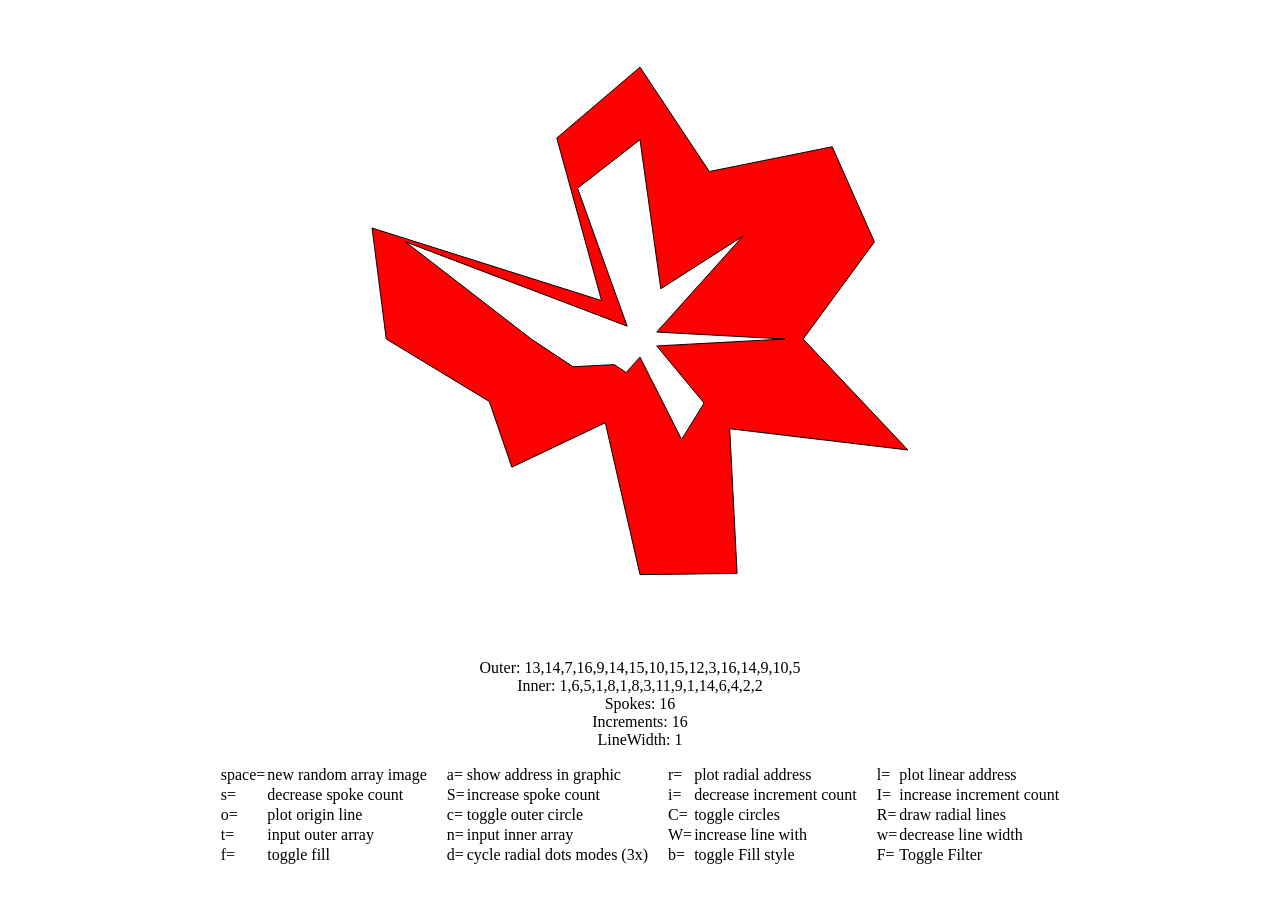
==== addressMaker.html @ 9b4e9c96 "added more instructions for d, F, and b" ====
<!DOCTYPE html>
<html lang="en">
  <head>
    <meta charset="UTF-8">
    <meta name="viewport" content="width=device-width, initial-scale=1.0">
    <link rel="stylesheet" href="style.css">
  </head>
  <body>
    <h1 id="header"></h1>

    <script src="addressMaker.js"></script><br>
	<div style = "text-align:center;">
		<canvas id="canvas" width="600" height="600" style="border:0px solid red;"></canvas>
		<p id="AdressText">Address:</p>
	</div>
<table border="0" style="border-collapse: collapse;" align="center">
    <tr>
        <td style="border: none;">space=</td>
        <td style="border: none;">new random array image</td>
        <td style="border: none;">&nbsp&nbsp&nbsp&nbsp</td>
        <td style="border: none;">a=</td>
        <td style="border: none;">show address in graphic</td>
        <td style="border: none;">&nbsp&nbsp&nbsp&nbsp</td>
        <td style="border: none;">r=</td>
        <td style="border: none;">plot radial address</td>
        <td style="border: none;">&nbsp&nbsp&nbsp&nbsp</td>
        <td style="border: none;">l=</td>
        <td style="border: none;">plot linear address</td>
    </tr>
    <tr>
        <td style="border: none;">s=</td>
        <td style="border: none;">decrease spoke count</td>
        <td style="border: none;">&nbsp&nbsp&nbsp&nbsp</td>
        <td style="border: none;">S=</td>
        <td style="border: none;">increase spoke count</td>
        <td style="border: none;">&nbsp&nbsp&nbsp&nbsp</td>
        <td style="border: none;">i=</td>
        <td style="border: none;">decrease increment count</td>
        <td style="border: none;">&nbsp&nbsp&nbsp&nbsp</td>
        <td style="border: none;">I=</td>
        <td style="border: none;">increase increment count</td>
    </tr>
    <tr>
        <td style="border: none;">o=</td>
        <td style="border: none;">plot origin line</td>
        <td style="border: none;">&nbsp&nbsp&nbsp&nbsp</td>
        <td style="border: none;">c=</td>
        <td style="border: none;">toggle outer circle</td>
        <td style="border: none;">&nbsp&nbsp&nbsp&nbsp</td>
        <td style="border: none;">C=</td>
        <td style="border: none;">toggle circles</td>
        <td style="border: none;">&nbsp&nbsp&nbsp&nbsp</td>
        <td style="border: none;">R=</td>
        <td style="border: none;">draw radial lines</td>
    </tr>
	    <tr>
        <td style="border: none;">t=</td>
        <td style="border: none;">input outer array</td>
        <td style="border: none;">&nbsp&nbsp&nbsp&nbsp</td>
        <td style="border: none;">n=</td>
        <td style="border: none;">input inner array</td>
        <td style="border: none;">&nbsp&nbsp&nbsp&nbsp</td>
        <td style="border: none;">W=</td>
        <td style="border: none;">increase line with</td>
        <td style="border: none;">&nbsp&nbsp&nbsp&nbsp</td>
        <td style="border: none;">w=</td>
        <td style="border: none;">decrease line width</td>
    </tr>
    </tr>
	    <tr>
        <td style="border: none;">f=</td>
        <td style="border: none;">toggle fill</td>
        <td style="border: none;">&nbsp&nbsp&nbsp&nbsp</td>
        <td style="border: none;">d=</td>
        <td style="border: none;">cycle radial dots modes (3x)</td>
		<td style="border: none;">&nbsp&nbsp&nbsp&nbsp</td>
        <td style="border: none;">b= </td>
        <td style="border: none;">toggle Fill style</td>
        <td style="border: none;">&nbsp&nbsp&nbsp&nbsp</td>
        <td style="border: none;">F=</td>
        <td style="border: none;">Toggle Filter</td>
    </tr>	
</table>
  </body>
</html>
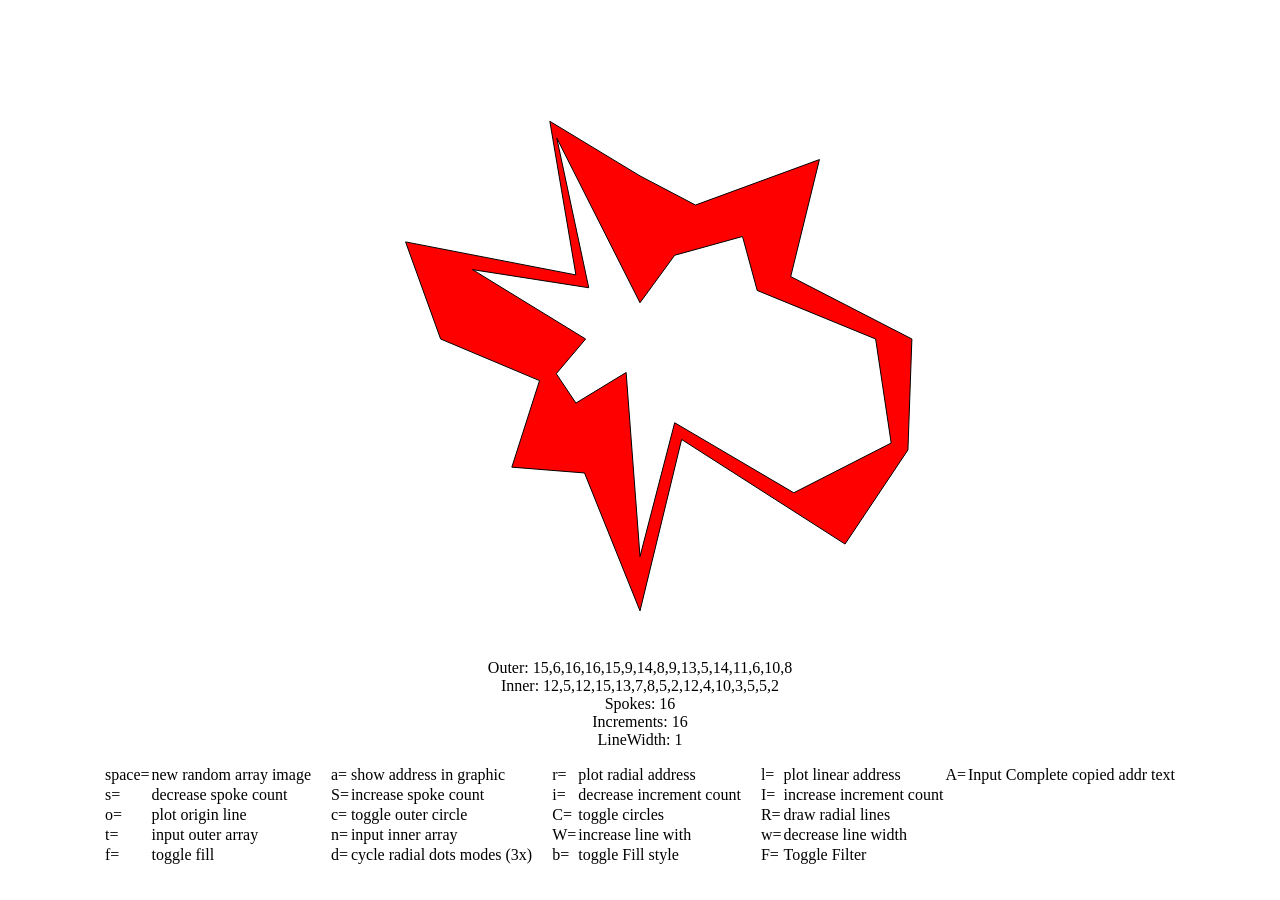
==== commit 17b95257: "Added "A" documentation" ====
--- a/addressMaker.html
+++ b/addressMaker.html
@@ -26,6 +26,8 @@
         <td style="border: none;">&nbsp&nbsp&nbsp&nbsp</td>
         <td style="border: none;">l=</td>
         <td style="border: none;">plot linear address</td>
+		<td style="border: none;">A=</td>
+        <td style="border: none;">Input Complete copied addr text</td>
     </tr>
     <tr>
         <td style="border: none;">s=</td>
@@ -39,6 +41,8 @@
         <td style="border: none;">&nbsp&nbsp&nbsp&nbsp</td>
         <td style="border: none;">I=</td>
         <td style="border: none;">increase increment count</td>
+		<td style="border: none;">  </td>
+        <td style="border: none;">  </td>
     </tr>
     <tr>
         <td style="border: none;">o=</td>
@@ -52,6 +56,8 @@
         <td style="border: none;">&nbsp&nbsp&nbsp&nbsp</td>
         <td style="border: none;">R=</td>
         <td style="border: none;">draw radial lines</td>
+		<td style="border: none;">  </td>
+        <td style="border: none;">  </td>
     </tr>
 	    <tr>
         <td style="border: none;">t=</td>
@@ -65,6 +71,8 @@
         <td style="border: none;">&nbsp&nbsp&nbsp&nbsp</td>
         <td style="border: none;">w=</td>
         <td style="border: none;">decrease line width</td>
+		<td style="border: none;">  </td>
+        <td style="border: none;">  </td>
     </tr>
     </tr>
 	    <tr>
@@ -79,6 +87,8 @@
         <td style="border: none;">&nbsp&nbsp&nbsp&nbsp</td>
         <td style="border: none;">F=</td>
         <td style="border: none;">Toggle Filter</td>
+		<td style="border: none;">  </td>
+        <td style="border: none;">  </td>
     </tr>	
 </table>
   </body>
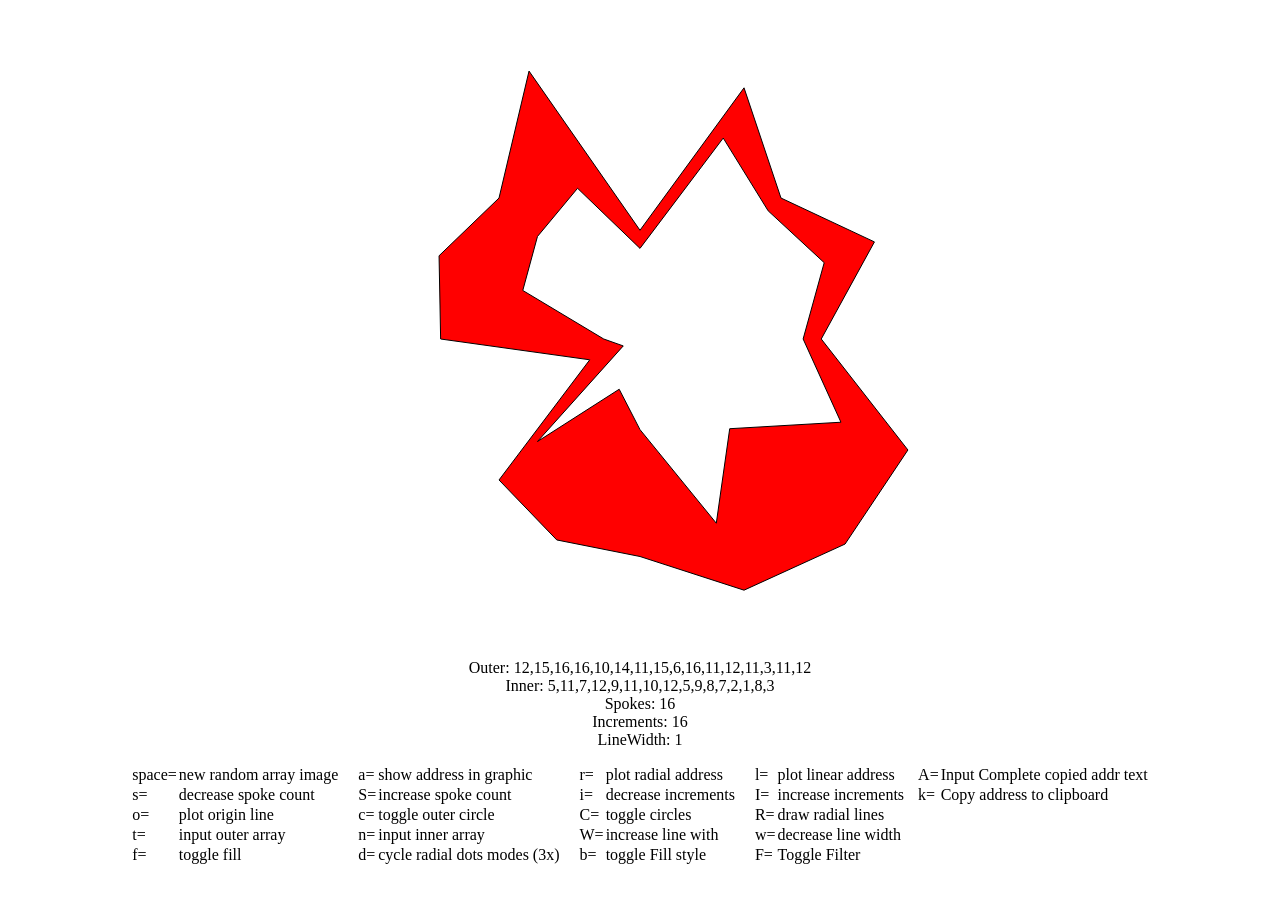
==== commit 92ab8859: "added div for the copy notification and the instructions for "k"" ====
--- a/addressMaker.html
+++ b/addressMaker.html
@@ -13,6 +13,7 @@
 		<canvas id="canvas" width="600" height="600" style="border:0px solid red;"></canvas>
 		<p id="AdressText">Address:</p>
 	</div>
+	<div id="notification" class="hidden">Address copied!</div>
 <table border="0" style="border-collapse: collapse;" align="center">
     <tr>
         <td style="border: none;">space=</td>
@@ -37,12 +38,12 @@
         <td style="border: none;">increase spoke count</td>
         <td style="border: none;">&nbsp&nbsp&nbsp&nbsp</td>
         <td style="border: none;">i=</td>
-        <td style="border: none;">decrease increment count</td>
+        <td style="border: none;">decrease increments</td>
         <td style="border: none;">&nbsp&nbsp&nbsp&nbsp</td>
         <td style="border: none;">I=</td>
-        <td style="border: none;">increase increment count</td>
-		<td style="border: none;">  </td>
-        <td style="border: none;">  </td>
+        <td style="border: none;">increase increments&nbsp&nbsp&nbsp</td>
+		<td style="border: none;">k= </td>
+        <td style="border: none;">Copy address to clipboard</td>
     </tr>
     <tr>
         <td style="border: none;">o=</td>
--- a/style.css
+++ b/style.css
@@ -0,0 +1,16 @@
+#notification {
+  display: flex;
+  justify-content: center;
+  align-items: center;
+  position: fixed;
+  top: 0;
+  left: 50%;
+  transform: translateX(-50%);
+  background-color: #f0f0f0;
+  border: 1px solid #ccc;
+  padding: 10px;
+  border-radius: 5px;
+  opacity: 1;
+  transition: opacity 0.5s ease-in-out;
+  visibility: hidden
+}
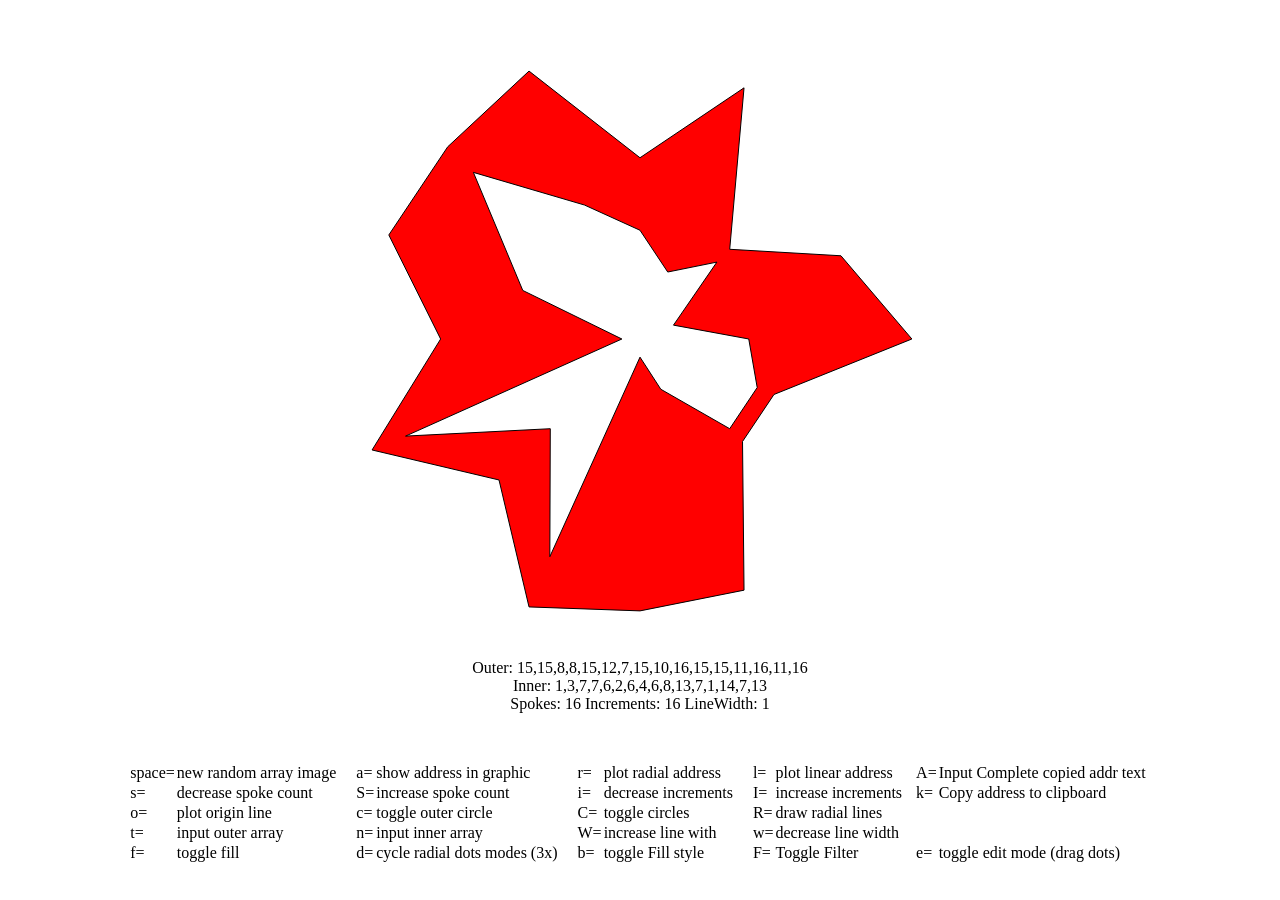
==== commit c2163bbc: "feat: add interactive edit mode (press 'e' to toggle) Edit mode lets the user drag dots on the canva" ====
--- a/addressMaker.html
+++ b/addressMaker.html
@@ -12,6 +12,7 @@
 	<div style = "text-align:center;">
 		<canvas id="canvas" width="600" height="600" style="border:0px solid red;"></canvas>
 		<p id="AdressText">Address:</p>
+		<p id="EditBanner" style="color:blue; font-weight:bold; visibility:hidden;">EDIT MODE — drag blue(outer)/orange(inner) dots, press 'e' to exit</p>
 	</div>
 	<div id="notification" class="hidden">Address copied!</div>
 <table border="0" style="border-collapse: collapse;" align="center">
@@ -88,9 +89,11 @@
         <td style="border: none;">&nbsp&nbsp&nbsp&nbsp</td>
         <td style="border: none;">F=</td>
         <td style="border: none;">Toggle Filter</td>
+		<td style="border: none;">e=</td>
+        <td style="border: none;">toggle edit mode (drag dots)</td>
 		<td style="border: none;">  </td>
         <td style="border: none;">  </td>
-    </tr>	
+    </tr>
 </table>
   </body>
-</html>
+</html>
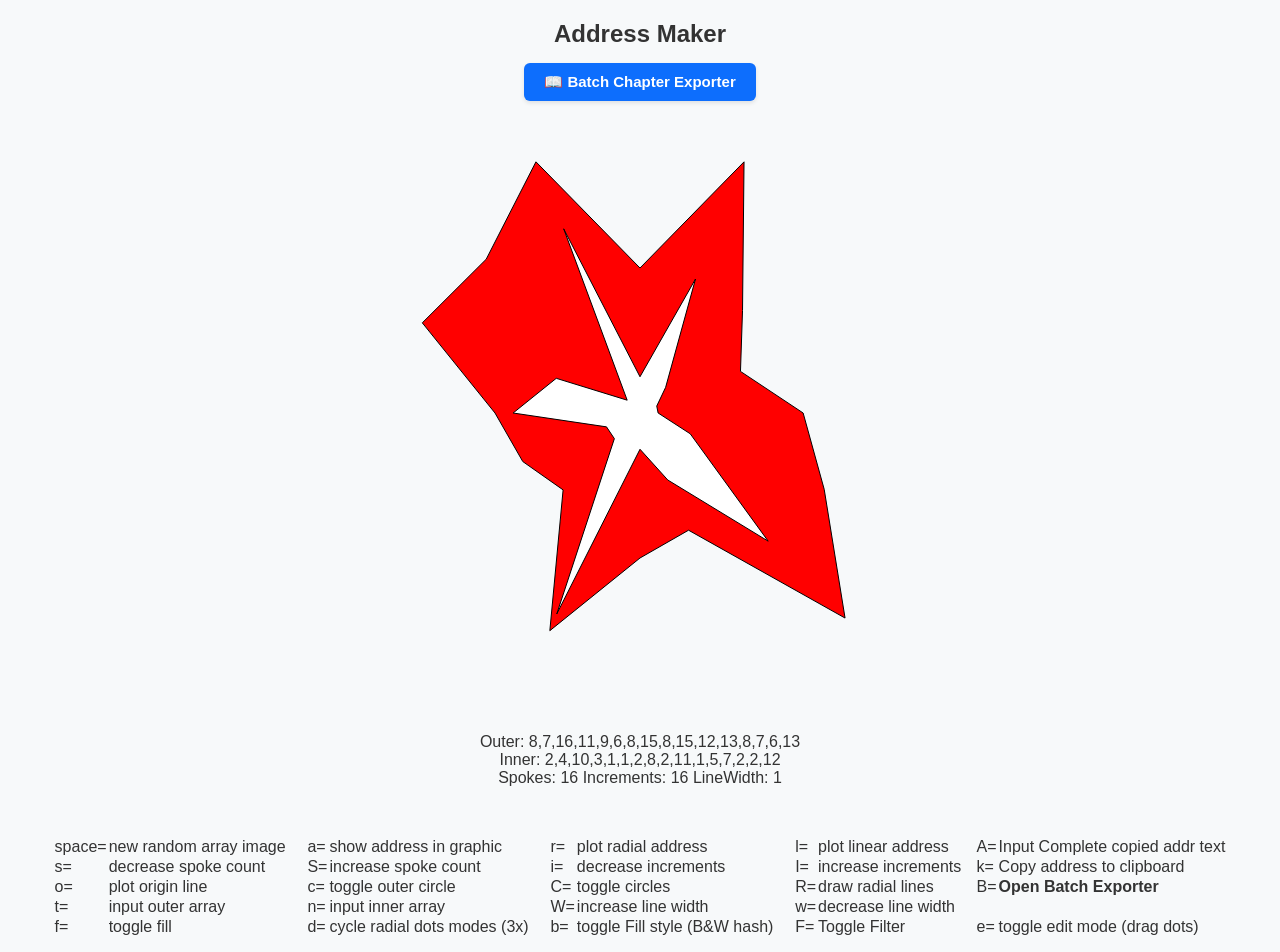
==== commit 3ebf45d5: "Add client-side Batch Chapter Export with book art preset, preview grid, and ZIP download" ====
--- a/addressMaker.html
+++ b/addressMaker.html
@@ -3,97 +3,214 @@
   <head>
     <meta charset="UTF-8">
     <meta name="viewport" content="width=device-width, initial-scale=1.0">
+    <title>Address Maker - Chapter Art Generator</title>
     <link rel="stylesheet" href="style.css">
+    <script src="jszip.min.js"></script>
   </head>
   <body>
-    <h1 id="header"></h1>
-
-    <script src="addressMaker.js"></script><br>
-	<div style = "text-align:center;">
-		<canvas id="canvas" width="600" height="600" style="border:0px solid red;"></canvas>
-		<p id="AdressText">Address:</p>
-		<p id="EditBanner" style="color:blue; font-weight:bold; visibility:hidden;">EDIT MODE — drag blue(outer)/orange(inner) dots, press 'e' to exit</p>
-	</div>
-	<div id="notification" class="hidden">Address copied!</div>
-<table border="0" style="border-collapse: collapse;" align="center">
-    <tr>
+    <h1 id="header">Address Maker</h1>
+
+    <div style="text-align:center; margin-bottom: 12px;">
+      <button id="openBatchBtn" class="primary-btn" onclick="openBatchModal()">
+        📖 Batch Chapter Exporter
+      </button>
+    </div>
+
+    <!-- Active Batch Sync Banner (visible when editing a chapter in main canvas) -->
+    <div id="BatchEditBanner" class="batch-sync-banner hidden">
+      <span id="BatchEditMsg">Editing Chapter 1</span>
+      <button class="small-btn save-btn" onclick="saveBatchEditToChapter()">💾 Save Changes to Batch</button>
+      <button class="small-btn" onclick="openBatchModal()">🔙 Return to Batch List</button>
+    </div>
+
+    <div style="text-align:center;">
+      <canvas id="canvas" width="600" height="600" style="border:0px solid red;"></canvas>
+      <p id="AdressText">Address:</p>
+      <p id="EditBanner" style="color:blue; font-weight:bold; visibility:hidden;">EDIT MODE — drag blue(outer)/orange(inner) dots, press 'e' to exit</p>
+    </div>
+
+    <div id="notification" class="hidden">Address copied!</div>
+
+    <table border="0" style="border-collapse: collapse;" align="center">
+      <tr>
         <td style="border: none;">space=</td>
         <td style="border: none;">new random array image</td>
-        <td style="border: none;">&nbsp&nbsp&nbsp&nbsp</td>
+        <td style="border: none;">&nbsp;&nbsp;&nbsp;&nbsp;</td>
         <td style="border: none;">a=</td>
         <td style="border: none;">show address in graphic</td>
-        <td style="border: none;">&nbsp&nbsp&nbsp&nbsp</td>
+        <td style="border: none;">&nbsp;&nbsp;&nbsp;&nbsp;</td>
         <td style="border: none;">r=</td>
         <td style="border: none;">plot radial address</td>
-        <td style="border: none;">&nbsp&nbsp&nbsp&nbsp</td>
+        <td style="border: none;">&nbsp;&nbsp;&nbsp;&nbsp;</td>
         <td style="border: none;">l=</td>
         <td style="border: none;">plot linear address</td>
-		<td style="border: none;">A=</td>
+        <td style="border: none;">A=</td>
         <td style="border: none;">Input Complete copied addr text</td>
-    </tr>
-    <tr>
+      </tr>
+      <tr>
         <td style="border: none;">s=</td>
         <td style="border: none;">decrease spoke count</td>
-        <td style="border: none;">&nbsp&nbsp&nbsp&nbsp</td>
+        <td style="border: none;">&nbsp;&nbsp;&nbsp;&nbsp;</td>
         <td style="border: none;">S=</td>
         <td style="border: none;">increase spoke count</td>
-        <td style="border: none;">&nbsp&nbsp&nbsp&nbsp</td>
+        <td style="border: none;">&nbsp;&nbsp;&nbsp;&nbsp;</td>
         <td style="border: none;">i=</td>
         <td style="border: none;">decrease increments</td>
-        <td style="border: none;">&nbsp&nbsp&nbsp&nbsp</td>
+        <td style="border: none;">&nbsp;&nbsp;&nbsp;&nbsp;</td>
         <td style="border: none;">I=</td>
-        <td style="border: none;">increase increments&nbsp&nbsp&nbsp</td>
-		<td style="border: none;">k= </td>
+        <td style="border: none;">increase increments&nbsp;&nbsp;&nbsp;</td>
+        <td style="border: none;">k= </td>
         <td style="border: none;">Copy address to clipboard</td>
-    </tr>
-    <tr>
+      </tr>
+      <tr>
         <td style="border: none;">o=</td>
         <td style="border: none;">plot origin line</td>
-        <td style="border: none;">&nbsp&nbsp&nbsp&nbsp</td>
+        <td style="border: none;">&nbsp;&nbsp;&nbsp;&nbsp;</td>
         <td style="border: none;">c=</td>
         <td style="border: none;">toggle outer circle</td>
-        <td style="border: none;">&nbsp&nbsp&nbsp&nbsp</td>
+        <td style="border: none;">&nbsp;&nbsp;&nbsp;&nbsp;</td>
         <td style="border: none;">C=</td>
         <td style="border: none;">toggle circles</td>
-        <td style="border: none;">&nbsp&nbsp&nbsp&nbsp</td>
+        <td style="border: none;">&nbsp;&nbsp;&nbsp;&nbsp;</td>
         <td style="border: none;">R=</td>
         <td style="border: none;">draw radial lines</td>
-		<td style="border: none;">  </td>
-        <td style="border: none;">  </td>
-    </tr>
-	    <tr>
+        <td style="border: none;">B=</td>
+        <td style="border: none;"><strong>Open Batch Exporter</strong></td>
+      </tr>
+      <tr>
         <td style="border: none;">t=</td>
         <td style="border: none;">input outer array</td>
-        <td style="border: none;">&nbsp&nbsp&nbsp&nbsp</td>
+        <td style="border: none;">&nbsp;&nbsp;&nbsp;&nbsp;</td>
         <td style="border: none;">n=</td>
         <td style="border: none;">input inner array</td>
-        <td style="border: none;">&nbsp&nbsp&nbsp&nbsp</td>
+        <td style="border: none;">&nbsp;&nbsp;&nbsp;&nbsp;</td>
         <td style="border: none;">W=</td>
-        <td style="border: none;">increase line with</td>
-        <td style="border: none;">&nbsp&nbsp&nbsp&nbsp</td>
+        <td style="border: none;">increase line width</td>
+        <td style="border: none;">&nbsp;&nbsp;&nbsp;&nbsp;</td>
         <td style="border: none;">w=</td>
         <td style="border: none;">decrease line width</td>
-		<td style="border: none;">  </td>
-        <td style="border: none;">  </td>
-    </tr>
-    </tr>
-	    <tr>
+        <td style="border: none;"></td>
+        <td style="border: none;"></td>
+      </tr>
+      <tr>
         <td style="border: none;">f=</td>
         <td style="border: none;">toggle fill</td>
-        <td style="border: none;">&nbsp&nbsp&nbsp&nbsp</td>
+        <td style="border: none;">&nbsp;&nbsp;&nbsp;&nbsp;</td>
         <td style="border: none;">d=</td>
         <td style="border: none;">cycle radial dots modes (3x)</td>
-		<td style="border: none;">&nbsp&nbsp&nbsp&nbsp</td>
+        <td style="border: none;">&nbsp;&nbsp;&nbsp;&nbsp;</td>
         <td style="border: none;">b= </td>
-        <td style="border: none;">toggle Fill style</td>
-        <td style="border: none;">&nbsp&nbsp&nbsp&nbsp</td>
+        <td style="border: none;">toggle Fill style (B&amp;W hash)</td>
+        <td style="border: none;">&nbsp;&nbsp;&nbsp;&nbsp;</td>
         <td style="border: none;">F=</td>
         <td style="border: none;">Toggle Filter</td>
-		<td style="border: none;">e=</td>
+        <td style="border: none;">e=</td>
         <td style="border: none;">toggle edit mode (drag dots)</td>
-		<td style="border: none;">  </td>
-        <td style="border: none;">  </td>
-    </tr>
-</table>
+      </tr>
+    </table>
+
+    <!-- BATCH EXPORT MODAL -->
+    <div id="batchModal" class="modal-backdrop hidden">
+      <div class="modal-container">
+        <div class="modal-header">
+          <h2>📖 Batch Chapter Art Exporter</h2>
+          <button class="close-modal-btn" onclick="closeBatchModal()">&times;</button>
+        </div>
+
+        <div class="modal-body">
+          <div class="batch-input-section">
+            <label for="batchAddressesText" class="section-label">
+              <strong>Paste Google Sheet Address Column / List</strong>
+              <span class="sublabel">(One row per chapter, e.g. Outer: ... Inner: ...)</span>
+            </label>
+            <textarea id="batchAddressesText" rows="6" placeholder="Paste Column F or addresses here...
+Example:
+Outer: 9,10,12,15,14,2,16,3,9,3,15,8,5,15,16,5 Inner: 1,8,4,12,6,1,8,2,7,2,7,3,3,4,1,2
+Outer: 10,14,16,15,12,14,15,11,10,14,12,14,15,16,12,15 Inner: 6,10,3,9,8,1,4,8,4,3,2,6,1,7,4,9"></textarea>
+            
+            <div class="batch-controls-row">
+              <button class="primary-btn" onclick="parseAndPreviewBatch()">✨ Generate Previews</button>
+              <button class="secondary-btn" onclick="loadSampleBatchData()">Load Sample Data</button>
+              <button class="secondary-btn" onclick="clearBatch()">Clear</button>
+              <span id="batchCountBadge" class="badge">0 chapters detected</span>
+            </div>
+          </div>
+
+          <!-- Settings Bar / Preset Options -->
+          <div class="settings-panel">
+            <div class="settings-header">
+              <strong>Render Settings</strong>
+              <label class="preset-toggle">
+                <input type="checkbox" id="usePresetCheck" checked onchange="togglePresetMode()">
+                <span>Use Book Chapter Preset (B&amp;W Hash, LineWidth 5, Outer Intersection Dots)</span>
+              </label>
+            </div>
+            
+            <div id="customSettingsFields" class="settings-fields disabled">
+              <div class="setting-item">
+                <label>Line Width:</label>
+                <input type="number" id="batchLineWidth" value="5" min="1" max="20" onchange="updateBatchSetting()">
+              </div>
+              <div class="setting-item">
+                <label>Style:</label>
+                <select id="batchFillStyle" onchange="updateBatchSetting()">
+                  <option value="bw">B&amp;W Hash Pattern</option>
+                  <option value="color">Red &amp; White Color</option>
+                </select>
+              </div>
+              <div class="setting-item">
+                <label>Radial Dots:</label>
+                <select id="batchRadialDots" onchange="updateBatchSetting()">
+                  <option value="2">2 - Outer Intersections Only</option>
+                  <option value="1">1 - All Spokes</option>
+                  <option value="0">0 - None</option>
+                </select>
+              </div>
+              <div class="setting-item">
+                <label>Outer Circle:</label>
+                <input type="checkbox" id="batchOuterCircle" onchange="updateBatchSetting()">
+              </div>
+              <div class="setting-item">
+                <label>Image Size:</label>
+                <select id="batchResolution" onchange="updateBatchSetting()">
+                  <option value="600">600 &times; 600 px (Standard)</option>
+                  <option value="1200">1200 &times; 1200 px (High-Res Print)</option>
+                  <option value="2400">2400 &times; 2400 px (Ultra-Res)</option>
+                </select>
+              </div>
+              <div class="setting-item">
+                <label>File Prefix:</label>
+                <input type="text" id="batchFilePrefix" value="chapter" style="width: 80px;" onchange="updateBatchSetting()">
+              </div>
+              <div class="setting-item">
+                <label>Start #:</label>
+                <input type="number" id="batchStartNumber" value="1" min="0" style="width: 50px;" onchange="updateBatchSetting()">
+              </div>
+            </div>
+          </div>
+
+          <!-- Download Action Header -->
+          <div class="export-actions-bar">
+            <div>
+              <span id="exportStatusMsg">Ready to generate.</span>
+            </div>
+            <div>
+              <button id="downloadZipBtn" class="success-btn" onclick="downloadAllChaptersZip()" disabled>
+                📦 Download All as ZIP (chapters.zip)
+              </button>
+            </div>
+          </div>
+
+          <!-- Preview Grid -->
+          <div id="batchPreviewGrid" class="preview-grid">
+            <div class="empty-preview-prompt">
+              Paste addresses above and click <strong>Generate Previews</strong> to view all chapter icons.
+            </div>
+          </div>
+        </div>
+      </div>
+    </div>
+
+    <script src="addressMaker.js"></script>
   </body>
 </html>
--- a/style.css
+++ b/style.css
@@ -1,16 +1,350 @@
+body {
+  font-family: -apple-system, BlinkMacSystemFont, "Segoe UI", Roboto, Helvetica, Arial, sans-serif;
+  margin: 0;
+  padding: 15px;
+  background-color: #f7f9fa;
+  color: #333;
+}
+
+#header {
+  text-align: center;
+  margin-top: 5px;
+  margin-bottom: 15px;
+  font-size: 24px;
+}
+
+/* Primary / Secondary Buttons */
+.primary-btn {
+  background-color: #0d6efd;
+  color: white;
+  border: none;
+  padding: 10px 20px;
+  font-size: 15px;
+  font-weight: 600;
+  border-radius: 6px;
+  cursor: pointer;
+  box-shadow: 0 2px 4px rgba(0,0,0,0.1);
+  transition: all 0.2s ease;
+}
+.primary-btn:hover {
+  background-color: #0b5ed7;
+  transform: translateY(-1px);
+}
+
+.secondary-btn {
+  background-color: #e9ecef;
+  color: #495057;
+  border: 1px solid #ced4da;
+  padding: 8px 16px;
+  font-size: 14px;
+  border-radius: 6px;
+  cursor: pointer;
+  transition: background-color 0.2s;
+}
+.secondary-btn:hover {
+  background-color: #dee2e6;
+}
+
+.success-btn {
+  background-color: #198754;
+  color: white;
+  border: none;
+  padding: 10px 22px;
+  font-size: 15px;
+  font-weight: bold;
+  border-radius: 6px;
+  cursor: pointer;
+  transition: all 0.2s;
+}
+.success-btn:hover:not(:disabled) {
+  background-color: #157347;
+  box-shadow: 0 3px 6px rgba(0,0,0,0.15);
+}
+.success-btn:disabled {
+  background-color: #a3cfbb;
+  cursor: not-allowed;
+}
+
+.small-btn {
+  font-size: 12px;
+  padding: 4px 8px;
+  border-radius: 4px;
+  cursor: pointer;
+  border: 1px solid #ccc;
+  background: white;
+}
+.small-btn:hover {
+  background: #f0f0f0;
+}
+.save-btn {
+  background-color: #198754;
+  color: white;
+  border-color: #198754;
+}
+.save-btn:hover {
+  background-color: #146c43;
+}
+
+/* Sync Banner */
+.batch-sync-banner {
+  background-color: #fff3cd;
+  border: 1px solid #ffe69c;
+  color: #664d03;
+  padding: 10px 15px;
+  border-radius: 6px;
+  margin: 0 auto 15px auto;
+  max-width: 650px;
+  text-align: center;
+  display: flex;
+  justify-content: center;
+  align-items: center;
+  gap: 12px;
+  font-weight: 500;
+}
+
+/* Notification Popup */
 #notification {
   display: flex;
   justify-content: center;
   align-items: center;
+  position: fixed;
+  top: 15px;
+  left: 50%;
+  transform: translateX(-50%);
+  background-color: #212529;
+  color: #fff;
+  border: 1px solid #444;
+  padding: 10px 20px;
+  border-radius: 6px;
+  opacity: 1;
+  box-shadow: 0 4px 12px rgba(0,0,0,0.2);
+  z-index: 99999;
+  transition: opacity 0.3s ease-in-out;
+  visibility: hidden;
+}
+
+.hidden {
+  display: none !important;
+}
+
+/* Modal Styling */
+.modal-backdrop {
   position: fixed;
   top: 0;
-  left: 50%;
-  transform: translateX(-50%);
-  background-color: #f0f0f0;
-  border: 1px solid #ccc;
+  left: 0;
+  width: 100vw;
+  height: 100vh;
+  background: rgba(0, 0, 0, 0.6);
+  backdrop-filter: blur(2px);
+  z-index: 10000;
+  display: flex;
+  justify-content: center;
+  align-items: center;
+}
+
+.modal-container {
+  background: #ffffff;
+  width: 90vw;
+  max-width: 1100px;
+  max-height: 90vh;
+  border-radius: 10px;
+  box-shadow: 0 10px 30px rgba(0, 0, 0, 0.3);
+  display: flex;
+  flex-direction: column;
+  overflow: hidden;
+}
+
+.modal-header {
+  padding: 15px 20px;
+  background: #f8f9fa;
+  border-bottom: 1px solid #dee2e6;
+  display: flex;
+  justify-content: space-between;
+  align-items: center;
+}
+.modal-header h2 {
+  margin: 0;
+  font-size: 20px;
+  color: #212529;
+}
+.close-modal-btn {
+  background: none;
+  border: none;
+  font-size: 28px;
+  cursor: pointer;
+  color: #6c757d;
+  line-height: 1;
+}
+.close-modal-btn:hover {
+  color: #000;
+}
+
+.modal-body {
+  padding: 20px;
+  overflow-y: auto;
+  flex: 1;
+}
+
+.batch-input-section {
+  display: flex;
+  flex-direction: column;
+  gap: 8px;
+  margin-bottom: 15px;
+}
+.section-label {
+  font-size: 14px;
+}
+.sublabel {
+  color: #6c757d;
+  font-size: 13px;
+  font-weight: normal;
+}
+
+textarea#batchAddressesText {
+  width: 100%;
+  box-sizing: border-box;
   padding: 10px;
-  border-radius: 5px;
-  opacity: 1;
-  transition: opacity 0.5s ease-in-out;
-  visibility: hidden
-}
+  border: 1px solid #ced4da;
+  border-radius: 6px;
+  font-family: monospace;
+  font-size: 13px;
+  line-height: 1.4;
+  resize: vertical;
+}
+
+.batch-controls-row {
+  display: flex;
+  align-items: center;
+  gap: 10px;
+}
+.badge {
+  background: #e2e3e5;
+  color: #41464b;
+  padding: 6px 12px;
+  border-radius: 20px;
+  font-size: 13px;
+  font-weight: bold;
+}
+
+/* Settings Panel */
+.settings-panel {
+  background: #f8f9fa;
+  border: 1px solid #e9ecef;
+  border-radius: 8px;
+  padding: 12px 16px;
+  margin-bottom: 15px;
+}
+.settings-header {
+  display: flex;
+  justify-content: space-between;
+  align-items: center;
+  flex-wrap: wrap;
+  gap: 10px;
+}
+.preset-toggle {
+  font-size: 13px;
+  cursor: pointer;
+  display: flex;
+  align-items: center;
+  gap: 6px;
+}
+
+.settings-fields {
+  display: flex;
+  flex-wrap: wrap;
+  gap: 15px;
+  margin-top: 10px;
+  padding-top: 10px;
+  border-top: 1px dashed #dee2e6;
+}
+.settings-fields.disabled {
+  opacity: 0.55;
+  pointer-events: none;
+}
+.setting-item {
+  display: flex;
+  align-items: center;
+  gap: 6px;
+  font-size: 13px;
+}
+.setting-item input[type="number"],
+.setting-item input[type="text"],
+.setting-item select {
+  padding: 4px 8px;
+  border: 1px solid #ced4da;
+  border-radius: 4px;
+}
+
+/* Export Actions */
+.export-actions-bar {
+  display: flex;
+  justify-content: space-between;
+  align-items: center;
+  padding: 10px 0;
+  border-top: 1px solid #dee2e6;
+  border-bottom: 1px solid #dee2e6;
+  margin-bottom: 15px;
+}
+#exportStatusMsg {
+  font-size: 14px;
+  color: #495057;
+  font-weight: 500;
+}
+
+/* Preview Grid */
+.preview-grid {
+  display: grid;
+  grid-template-columns: repeat(auto-fill, minmax(180px, 1fr));
+  gap: 16px;
+  min-height: 180px;
+}
+.empty-preview-prompt {
+  grid-column: 1 / -1;
+  text-align: center;
+  padding: 40px 20px;
+  color: #6c757d;
+  font-size: 15px;
+  background: #fdfdfd;
+  border: 2px dashed #dee2e6;
+  border-radius: 8px;
+}
+
+/* Card */
+.chapter-card {
+  background: #ffffff;
+  border: 1px solid #dee2e6;
+  border-radius: 8px;
+  padding: 10px;
+  display: flex;
+  flex-direction: column;
+  align-items: center;
+  box-shadow: 0 2px 4px rgba(0,0,0,0.04);
+  transition: transform 0.15s, box-shadow 0.15s;
+}
+.chapter-card:hover {
+  transform: translateY(-2px);
+  box-shadow: 0 4px 10px rgba(0,0,0,0.08);
+}
+.chapter-card-header {
+  font-weight: bold;
+  font-size: 14px;
+  margin-bottom: 8px;
+  color: #212529;
+}
+.chapter-thumbnail {
+  width: 140px;
+  height: 140px;
+  background: #ffffff;
+  border: 1px solid #e9ecef;
+  border-radius: 6px;
+  margin-bottom: 10px;
+}
+.chapter-actions {
+  display: flex;
+  gap: 6px;
+  width: 100%;
+  justify-content: center;
+}
+.chapter-actions button {
+  flex: 1;
+}
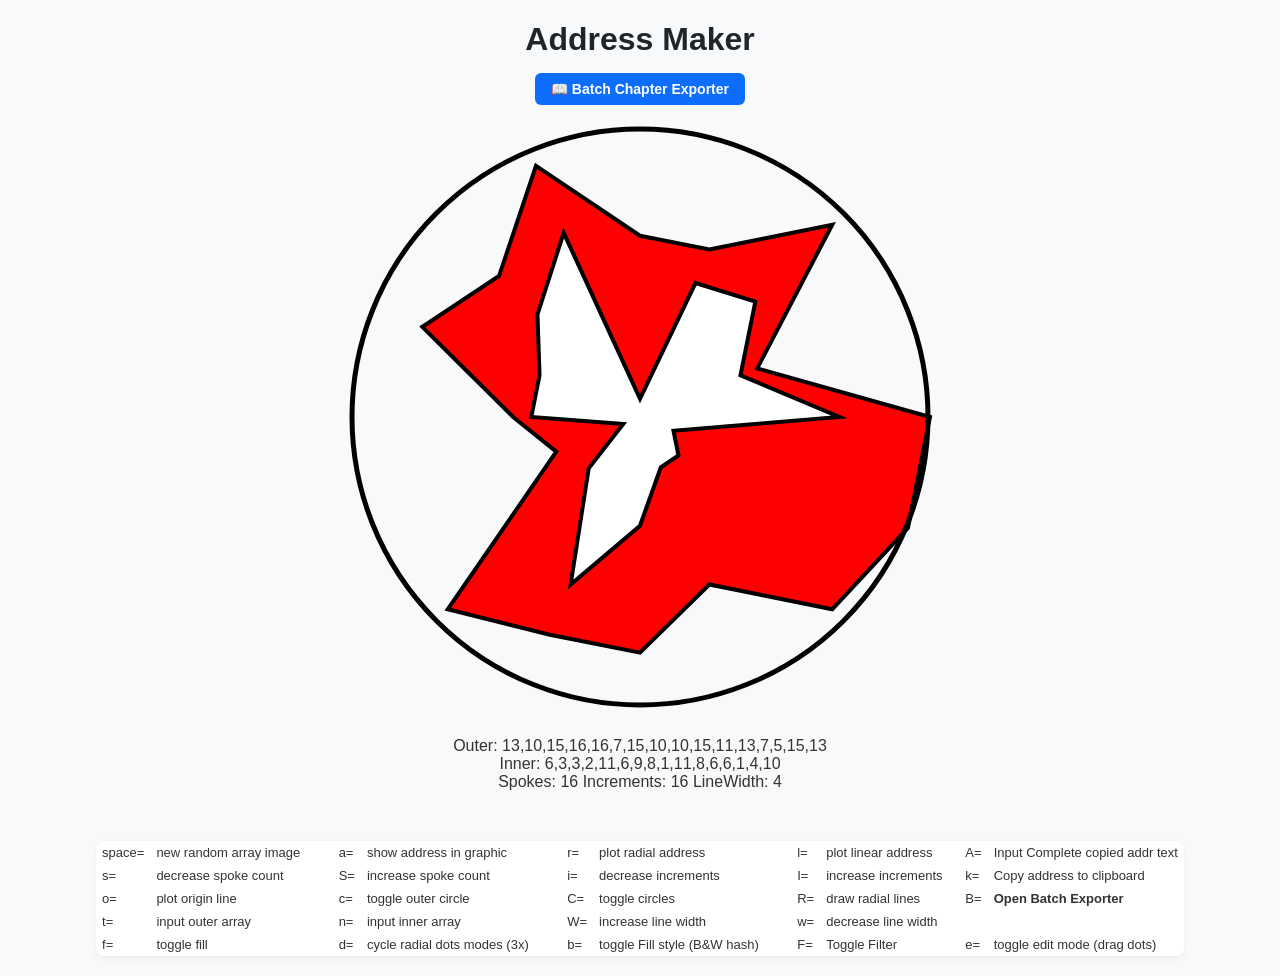
==== commit 4bcc182d: "Implement default outer circle, line width 4, thumbnail render settings for editor, and save/load ba" ====
--- a/addressMaker.html
+++ b/addressMaker.html
@@ -119,10 +119,18 @@
 
         <div class="modal-body">
           <div class="batch-input-section">
-            <label for="batchAddressesText" class="section-label">
-              <strong>Paste Google Sheet Address Column / List</strong>
-              <span class="sublabel">(One row per chapter, e.g. Outer: ... Inner: ...)</span>
-            </label>
+            <div style="display: flex; justify-content: space-between; align-items: baseline; flex-wrap: wrap; gap: 8px;">
+              <label for="batchAddressesText" class="section-label">
+                <strong>Paste Google Sheet Address Column / List</strong>
+                <span class="sublabel">(One row per chapter, e.g. Outer: ... Inner: ...)</span>
+              </label>
+              <div class="project-actions">
+                <button class="secondary-btn project-btn" onclick="saveBatchProjectToFile()" title="Save addresses and settings to a JSON file">💾 Save Project (.json)</button>
+                <button class="secondary-btn project-btn" onclick="document.getElementById('batchProjectFileInput').click()" title="Load previously saved project JSON">📂 Load Project (.json)</button>
+                <input type="file" id="batchProjectFileInput" accept=".json" style="display:none;" onchange="loadBatchProjectFromFile(event)">
+              </div>
+            </div>
+
             <textarea id="batchAddressesText" rows="6" placeholder="Paste Column F or addresses here...
 Example:
 Outer: 9,10,12,15,14,2,16,3,9,3,15,8,5,15,16,5 Inner: 1,8,4,12,6,1,8,2,7,2,7,3,3,4,1,2
@@ -142,14 +150,14 @@
               <strong>Render Settings</strong>
               <label class="preset-toggle">
                 <input type="checkbox" id="usePresetCheck" checked onchange="togglePresetMode()">
-                <span>Use Book Chapter Preset (B&amp;W Hash, LineWidth 5, Outer Intersection Dots)</span>
+                <span>Use Book Chapter Preset (B&amp;W Hash, LineWidth 4, Outer Intersection Dots, Outer Circle)</span>
               </label>
             </div>
             
             <div id="customSettingsFields" class="settings-fields disabled">
               <div class="setting-item">
                 <label>Line Width:</label>
-                <input type="number" id="batchLineWidth" value="5" min="1" max="20" onchange="updateBatchSetting()">
+                <input type="number" id="batchLineWidth" value="4" min="1" max="20" onchange="updateBatchSetting()">
               </div>
               <div class="setting-item">
                 <label>Style:</label>
@@ -168,7 +176,7 @@
               </div>
               <div class="setting-item">
                 <label>Outer Circle:</label>
-                <input type="checkbox" id="batchOuterCircle" onchange="updateBatchSetting()">
+                <input type="checkbox" id="batchOuterCircle" checked onchange="updateBatchSetting()">
               </div>
               <div class="setting-item">
                 <label>Image Size:</label>
--- a/style.css
+++ b/style.css
@@ -1,64 +1,95 @@
+/* Main Address Maker stylesheet */
 body {
   font-family: -apple-system, BlinkMacSystemFont, "Segoe UI", Roboto, Helvetica, Arial, sans-serif;
-  margin: 0;
-  padding: 15px;
-  background-color: #f7f9fa;
+  margin: 20px;
+  background-color: #f8f9fa;
   color: #333;
 }
 
 #header {
   text-align: center;
-  margin-top: 5px;
   margin-bottom: 15px;
-  font-size: 24px;
-}
-
-/* Primary / Secondary Buttons */
+  color: #212529;
+}
+
+table {
+  background: white;
+  padding: 12px 18px;
+  border-radius: 8px;
+  box-shadow: 0 2px 6px rgba(0,0,0,0.06);
+  margin-top: 15px;
+  font-size: 13px;
+}
+
+table td {
+  padding: 4px 6px;
+}
+
+#notification {
+  position: fixed;
+  bottom: 20px;
+  right: 20px;
+  background-color: #28a745;
+  color: white;
+  padding: 10px 20px;
+  border-radius: 5px;
+  font-weight: bold;
+  box-shadow: 0 4px 10px rgba(0,0,0,0.15);
+  z-index: 1000;
+  transition: opacity 0.3s ease;
+}
+
+.hidden {
+  display: none !important;
+}
+
+/* Primary and secondary action buttons */
 .primary-btn {
   background-color: #0d6efd;
   color: white;
   border: none;
-  padding: 10px 20px;
-  font-size: 15px;
+  padding: 8px 16px;
+  font-size: 14px;
   font-weight: 600;
   border-radius: 6px;
   cursor: pointer;
-  box-shadow: 0 2px 4px rgba(0,0,0,0.1);
-  transition: all 0.2s ease;
+  transition: background-color 0.15s ease, transform 0.05s ease;
 }
 .primary-btn:hover {
   background-color: #0b5ed7;
-  transform: translateY(-1px);
+}
+.primary-btn:active {
+  transform: scale(0.98);
 }
 
 .secondary-btn {
-  background-color: #e9ecef;
-  color: #495057;
-  border: 1px solid #ced4da;
-  padding: 8px 16px;
-  font-size: 14px;
-  border-radius: 6px;
-  cursor: pointer;
-  transition: background-color 0.2s;
+  background-color: #6c757d;
+  color: white;
+  border: none;
+  padding: 8px 14px;
+  font-size: 13px;
+  font-weight: 500;
+  border-radius: 6px;
+  cursor: pointer;
+  transition: background-color 0.15s ease;
 }
 .secondary-btn:hover {
-  background-color: #dee2e6;
+  background-color: #5c636a;
 }
 
 .success-btn {
   background-color: #198754;
   color: white;
   border: none;
-  padding: 10px 22px;
-  font-size: 15px;
-  font-weight: bold;
-  border-radius: 6px;
-  cursor: pointer;
-  transition: all 0.2s;
-}
-.success-btn:hover:not(:disabled) {
+  padding: 9px 18px;
+  font-size: 14px;
+  font-weight: 600;
+  border-radius: 6px;
+  cursor: pointer;
+  transition: background-color 0.15s ease;
+}
+.success-btn:hover {
   background-color: #157347;
-  box-shadow: 0 3px 6px rgba(0,0,0,0.15);
 }
 .success-btn:disabled {
   background-color: #a3cfbb;
@@ -66,149 +97,140 @@
 }
 
 .small-btn {
-  font-size: 12px;
   padding: 4px 8px;
+  font-size: 12px;
+  border: 1px solid #ced4da;
+  background: white;
+  color: #333;
   border-radius: 4px;
   cursor: pointer;
-  border: 1px solid #ccc;
-  background: white;
 }
 .small-btn:hover {
-  background: #f0f0f0;
-}
+  background: #f1f3f5;
+  border-color: #adb5bd;
+}
+
 .save-btn {
-  background-color: #198754;
-  color: white;
-  border-color: #198754;
+  background-color: #ffc107 !important;
+  color: #000 !important;
+  font-weight: bold;
+  border-color: #e0a800 !important;
 }
 .save-btn:hover {
-  background-color: #146c43;
-}
-
-/* Sync Banner */
+  background-color: #e0a800 !important;
+}
+
+/* Top sync banner when in edit mode */
 .batch-sync-banner {
   background-color: #fff3cd;
   border: 1px solid #ffe69c;
   color: #664d03;
-  padding: 10px 15px;
-  border-radius: 6px;
+  padding: 10px 18px;
+  border-radius: 6px;
+  text-align: center;
   margin: 0 auto 15px auto;
-  max-width: 650px;
-  text-align: center;
-  display: flex;
-  justify-content: center;
-  align-items: center;
-  gap: 12px;
-  font-weight: 500;
-}
-
-/* Notification Popup */
-#notification {
-  display: flex;
-  justify-content: center;
-  align-items: center;
-  position: fixed;
-  top: 15px;
-  left: 50%;
-  transform: translateX(-50%);
-  background-color: #212529;
-  color: #fff;
-  border: 1px solid #444;
-  padding: 10px 20px;
-  border-radius: 6px;
-  opacity: 1;
-  box-shadow: 0 4px 12px rgba(0,0,0,0.2);
-  z-index: 99999;
-  transition: opacity 0.3s ease-in-out;
-  visibility: hidden;
-}
-
-.hidden {
-  display: none !important;
-}
-
-/* Modal Styling */
+  max-width: 600px;
+  display: flex;
+  justify-content: space-between;
+  align-items: center;
+  box-shadow: 0 2px 5px rgba(0,0,0,0.05);
+}
+
+/* Modal styling */
 .modal-backdrop {
   position: fixed;
   top: 0;
   left: 0;
   width: 100vw;
   height: 100vh;
-  background: rgba(0, 0, 0, 0.6);
+  background-color: rgba(0, 0, 0, 0.65);
+  display: flex;
+  justify-content: center;
+  align-items: center;
+  z-index: 9999;
   backdrop-filter: blur(2px);
-  z-index: 10000;
-  display: flex;
-  justify-content: center;
-  align-items: center;
 }
 
 .modal-container {
-  background: #ffffff;
+  background: white;
   width: 90vw;
-  max-width: 1100px;
-  max-height: 90vh;
+  max-width: 1050px;
+  max-height: 92vh;
   border-radius: 10px;
-  box-shadow: 0 10px 30px rgba(0, 0, 0, 0.3);
+  box-shadow: 0 10px 30px rgba(0,0,0,0.3);
   display: flex;
   flex-direction: column;
   overflow: hidden;
 }
 
 .modal-header {
-  padding: 15px 20px;
-  background: #f8f9fa;
-  border-bottom: 1px solid #dee2e6;
+  padding: 16px 20px;
+  background-color: #212529;
+  color: white;
   display: flex;
   justify-content: space-between;
   align-items: center;
 }
 .modal-header h2 {
   margin: 0;
-  font-size: 20px;
-  color: #212529;
+  font-size: 18px;
 }
 .close-modal-btn {
-  background: none;
+  background: transparent;
   border: none;
-  font-size: 28px;
-  cursor: pointer;
-  color: #6c757d;
+  color: #adb5bd;
+  font-size: 26px;
   line-height: 1;
+  cursor: pointer;
 }
 .close-modal-btn:hover {
-  color: #000;
+  color: white;
 }
 
 .modal-body {
   padding: 20px;
   overflow-y: auto;
-  flex: 1;
-}
-
+  display: flex;
+  flex-direction: column;
+  gap: 16px;
+}
+
+/* Batch input */
 .batch-input-section {
   display: flex;
   flex-direction: column;
   gap: 8px;
-  margin-bottom: 15px;
 }
 .section-label {
   font-size: 14px;
+  color: #212529;
 }
 .sublabel {
+  font-size: 12px;
   color: #6c757d;
-  font-size: 13px;
   font-weight: normal;
-}
-
-textarea#batchAddressesText {
+  margin-left: 6px;
+}
+.project-actions {
+  display: flex;
+  gap: 8px;
+}
+.project-btn {
+  font-size: 12px;
+  padding: 4px 10px;
+  background-color: #495057;
+}
+.project-btn:hover {
+  background-color: #343a40;
+}
+#batchAddressesText {
   width: 100%;
   box-sizing: border-box;
   padding: 10px;
+  font-family: monospace;
+  font-size: 12px;
   border: 1px solid #ced4da;
   border-radius: 6px;
-  font-family: monospace;
-  font-size: 13px;
-  line-height: 1.4;
   resize: vertical;
 }
 
@@ -218,21 +240,20 @@
   gap: 10px;
 }
 .badge {
-  background: #e2e3e5;
-  color: #41464b;
-  padding: 6px 12px;
-  border-radius: 20px;
-  font-size: 13px;
-  font-weight: bold;
-}
-
-/* Settings Panel */
+  font-size: 12px;
+  padding: 4px 10px;
+  border-radius: 12px;
+  background-color: #e9ecef;
+  color: #495057;
+  font-weight: 600;
+}
+
+/* Settings panel */
 .settings-panel {
   background: #f8f9fa;
   border: 1px solid #e9ecef;
   border-radius: 8px;
-  padding: 12px 16px;
-  margin-bottom: 15px;
+  padding: 14px;
 }
 .settings-header {
   display: flex;
@@ -242,11 +263,13 @@
   gap: 10px;
 }
 .preset-toggle {
+  display: flex;
+  align-items: center;
+  gap: 6px;
+  cursor: pointer;
   font-size: 13px;
-  cursor: pointer;
-  display: flex;
-  align-items: center;
-  gap: 6px;
+  color: #0d6efd;
+  font-weight: 600;
 }
 
 .settings-fields {
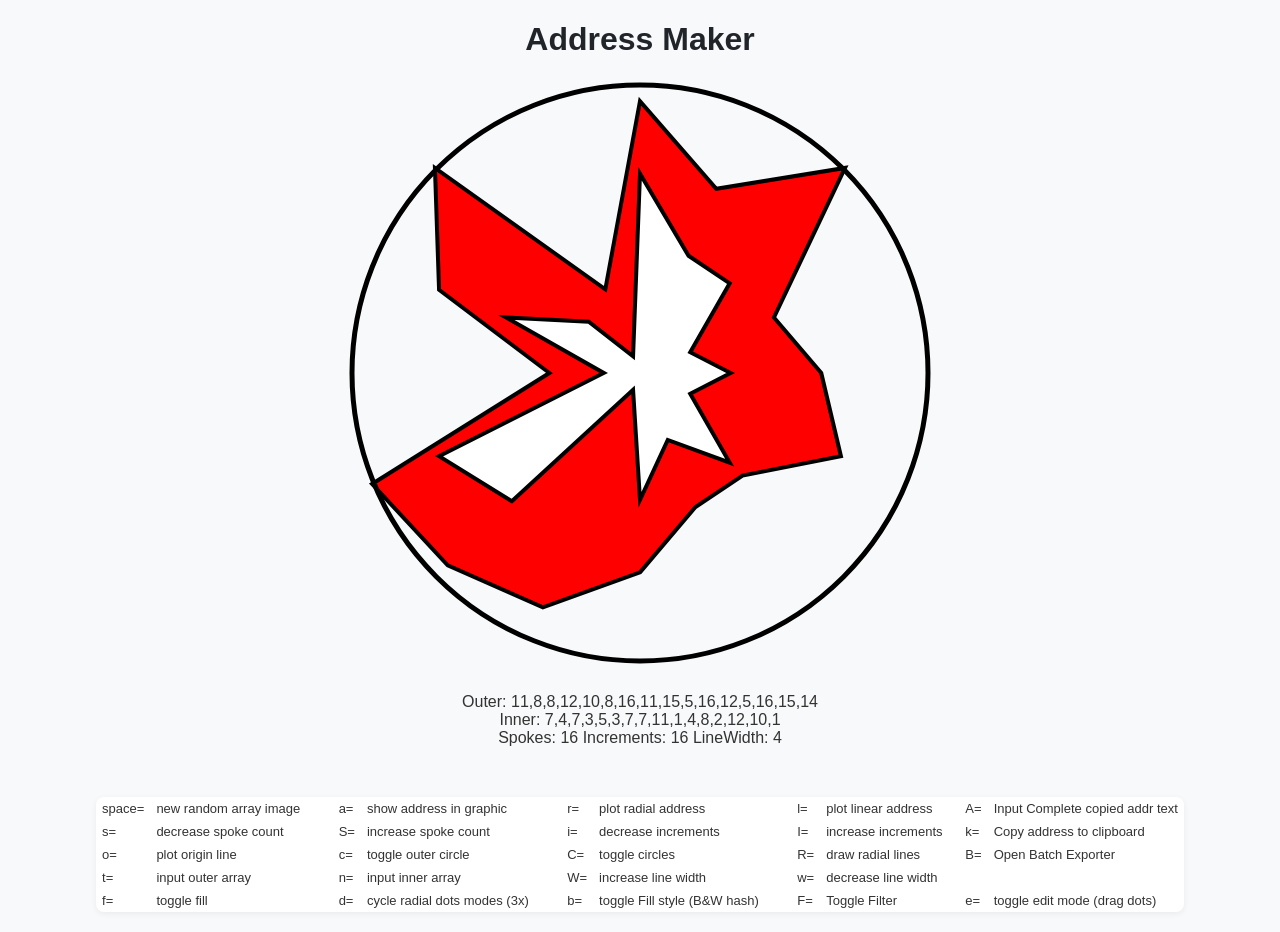
==== commit 83eb99aa: "Remove top batch button and unbold B shortcut description" ====
--- a/addressMaker.html
+++ b/addressMaker.html
@@ -10,12 +10,6 @@
   <body>
     <h1 id="header">Address Maker</h1>
 
-    <div style="text-align:center; margin-bottom: 12px;">
-      <button id="openBatchBtn" class="primary-btn" onclick="openBatchModal()">
-        📖 Batch Chapter Exporter
-      </button>
-    </div>
-
     <!-- Active Batch Sync Banner (visible when editing a chapter in main canvas) -->
     <div id="BatchEditBanner" class="batch-sync-banner hidden">
       <span id="BatchEditMsg">Editing Chapter 1</span>
@@ -75,7 +69,7 @@
         <td style="border: none;">R=</td>
         <td style="border: none;">draw radial lines</td>
         <td style="border: none;">B=</td>
-        <td style="border: none;"><strong>Open Batch Exporter</strong></td>
+        <td style="border: none;">Open Batch Exporter</td>
       </tr>
       <tr>
         <td style="border: none;">t=</td>
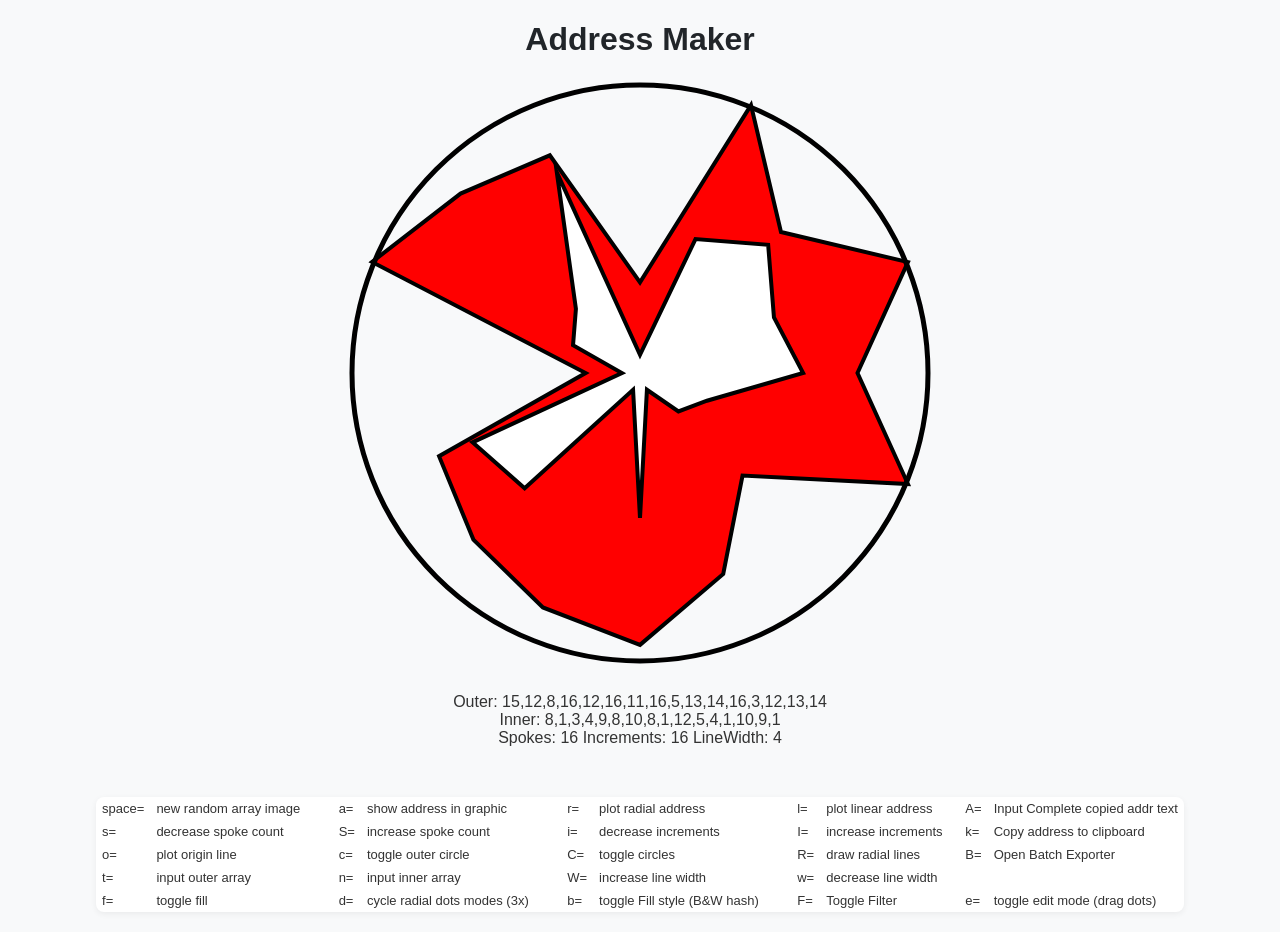
==== commit e7dc0261: "Restore pre-batch state and clear editing banner when exiting batch mode" ====
--- a/addressMaker.html
+++ b/addressMaker.html
@@ -15,6 +15,7 @@
       <span id="BatchEditMsg">Editing Chapter 1</span>
       <button class="small-btn save-btn" onclick="saveBatchEditToChapter()">💾 Save Changes to Batch</button>
       <button class="small-btn" onclick="openBatchModal()">🔙 Return to Batch List</button>
+      <button class="small-btn" onclick="exitBatchEditMode()">❌ Exit Batch Mode</button>
     </div>
 
     <div style="text-align:center;">
